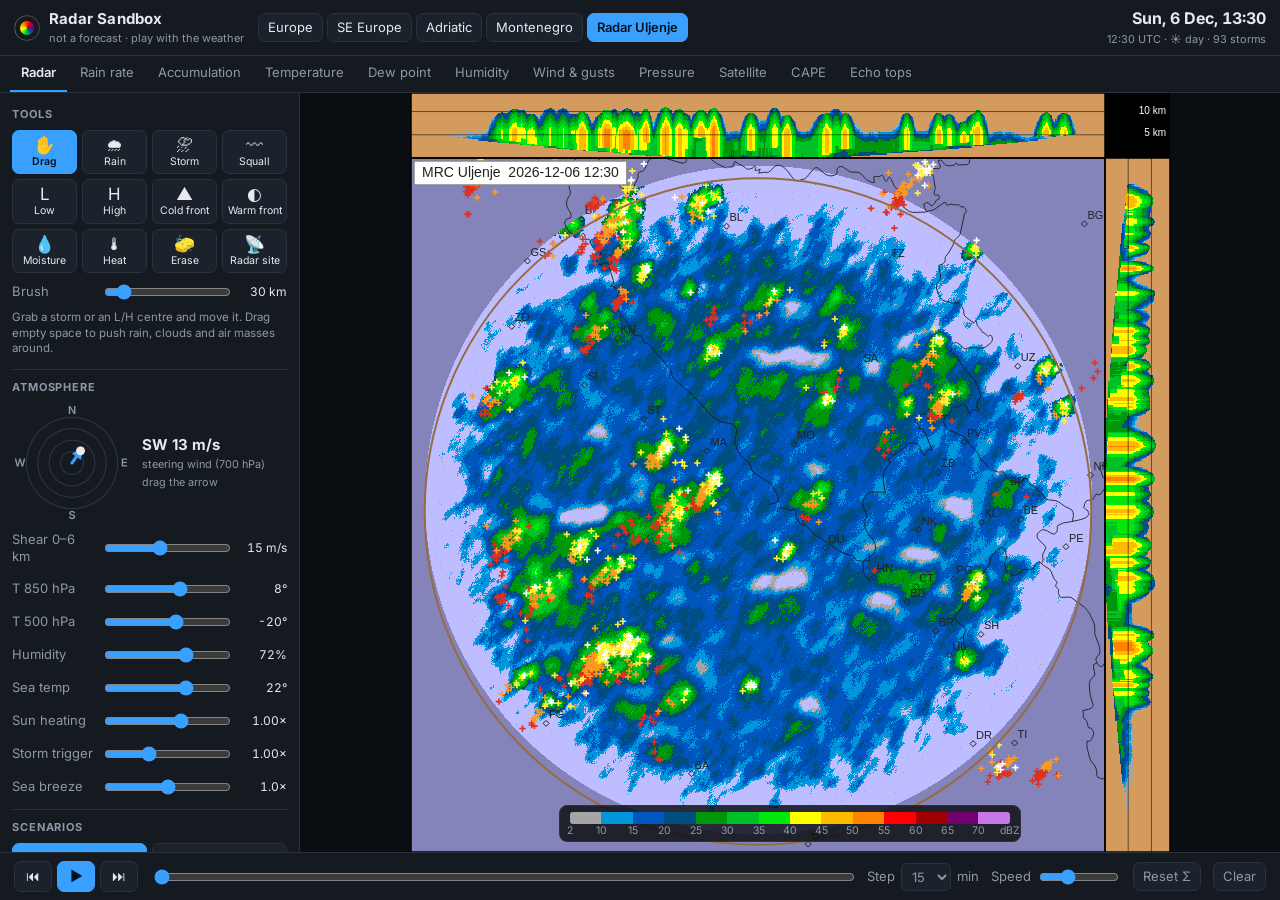
==== docs/radar-sandbox/index.html @ ca02a727 "Add the Radar Sandbox: a playable weather radar and map simulator New docs/radar-sandbox/ page. Pain" ====
<!doctype html>
<html lang="en">
<head>
<meta charset="utf-8">
<meta name="viewport" content="width=device-width, initial-scale=1">
<title>Weather Radar Sandbox</title>
<meta name="description" content="Weather sandbox: draw rain, storms, lows and fronts on real terrain and watch radar, satellite and surface maps evolve.">
<link rel="preconnect" href="https://fonts.googleapis.com">
<link href="https://fonts.googleapis.com/css2?family=Inter:wght@400;500;600;700;800&display=swap" rel="stylesheet">
<link rel="stylesheet" href="style.css">
</head>
<body>
<header class="top">
  <div class="brand"><span class="logo"></span><div><b>Radar Sandbox</b><small>not a forecast · play with the weather</small></div></div>
  <nav class="regions" id="regions"></nav>
  <div class="clock"><div id="clockLocal">--</div><small id="clockUtc">--</small></div>
</header>

<nav class="modes" id="modes"></nav>

<main class="app">
  <aside class="side" id="side">
    <section>
      <h3>Tools</h3>
      <div class="tools" id="tools"></div>
      <div class="toolopts" id="toolopts">
        <label class="row" id="optBrush"><span>Brush</span><input type="range" id="brush" min="3" max="250" value="30"><output id="brushOut"></output></label>
        <label class="row" id="optIntensity"><span>Strength</span><input type="range" id="intensity" min="1" max="10" value="5"><output id="intensityOut"></output></label>
        <div class="row seg" id="optCellType">
          <button data-ct="single" class="on">Single</button><button data-ct="multi">Multicell</button><button data-ct="super">Supercell</button>
        </div>
        <div class="row seg" id="optSign"><button data-sign="1" class="on">＋ Add</button><button data-sign="-1">－ Remove</button></div>
        <p class="hint" id="toolHint"></p>
      </div>
    </section>

    <section>
      <h3>Atmosphere</h3>
      <div class="steer">
        <canvas id="compass" width="240" height="240"></canvas>
        <div><b id="steerOut">--</b><small>steering wind (700 hPa)<br>drag the arrow</small></div>
      </div>
      <div id="sliders"></div>
    </section>

    <section>
      <h3>Scenarios</h3>
      <div class="presets" id="presets"></div>
      <label class="row"><span>Start</span><input type="datetime-local" id="startTime"></label>
    </section>

    <section>
      <h3>Layers</h3>
      <div class="layers" id="layers"></div>
      <label class="row"><span>Basemap</span>
        <select id="basemap"><option value="auto">Auto</option><option value="radar">Radar (DHMZ)</option><option value="terrain">Terrain</option><option value="dark">Dark</option><option value="light">Light</option></select></label>
      <label class="row"><span>Radar colours</span>
        <select id="palette"><option value="dhmz">DHMZ (Uljenje)</option><option value="nws">NWS</option><option value="opera">OPERA</option></select></label>
      <label class="row"><span>Radar site</span>
        <select id="site"><option value="none">Composite (no site)</option></select></label>
      <label class="row"><span>Satellite</span>
        <select id="satMode"><option value="auto">Auto (VIS by day)</option><option value="vis">Visible</option><option value="ir">Infrared</option><option value="ir-enh">IR enhanced</option></select></label>
    </section>
    <p class="foot">Terrain: AWS Terrain Tiles (SRTM, GMTED). Borders: Natural Earth. Physics are simplified on purpose; see <a href="README.md">README</a>.</p>
  </aside>

  <section class="stage" id="stage">
    <canvas id="map"></canvas>
    <canvas id="fx"></canvas>
    <canvas id="ui"></canvas>
    <div class="readout" id="readout"></div>
    <div class="legend" id="legend"></div>
    <div class="loading" id="loading"><div class="spinner"></div><span id="loadingText">Loading terrain…</span></div>
    <button class="sidetoggle" id="sideToggle" aria-label="Toggle controls">☰</button>
  </section>
</main>

<footer class="timeline">
  <div class="tl-buttons">
    <button id="back" title="Step back (←)">⏮</button>
    <button id="play" class="primary" title="Play / pause (space)">▶</button>
    <button id="stepBtn" title="Step forward (→)">⏭</button>
  </div>
  <input type="range" id="scrub" min="0" max="0" value="0">
  <div class="tl-opts">
    <label>Step <select id="stepMin"><option>5</option><option>10</option><option selected>15</option><option>30</option><option>60</option></select> min</label>
    <label>Speed <input type="range" id="fps" min="1" max="10" value="4"></label>
    <button id="resetAcc" title="Reset accumulated rain">Reset Σ</button>
    <button id="clearAll" title="Remove all weather">Clear</button>
  </div>
</footer>
<script type="module" src="js/main.js"></script>
</body>
</html>
---- docs/radar-sandbox/style.css ----
:root {
  --bg: #0e1116; --panel: #151a21; --panel2: #1c222b; --line: #2a323d; --text: #e6e9ee; --muted: #8d98a7;
  --accent: #3aa0ff; --accent2: #ffd24a; --danger: #ff5d5d;
  color-scheme: dark;
}
* { box-sizing: border-box; }
html, body { margin: 0; height: 100%; background: var(--bg); color: var(--text); font: 13px/1.35 Inter, system-ui, sans-serif; }
body { display: grid; grid-template-rows: auto auto 1fr auto; height: 100dvh; overflow: hidden; }
button, select, input { font: inherit; color: inherit; }
button { background: var(--panel2); border: 1px solid var(--line); border-radius: 7px; padding: 5px 9px; cursor: pointer; }
button:hover { border-color: #3d4856; }
button.on, button.primary { background: var(--accent); border-color: var(--accent); color: #031222; font-weight: 600; }
select, input[type=datetime-local] { background: var(--panel2); border: 1px solid var(--line); border-radius: 6px; padding: 4px 6px; min-width: 0; }
input[type=range] { accent-color: var(--accent); min-width: 0; }

.top { display: flex; align-items: center; gap: 14px; padding: 8px 14px; background: var(--panel); border-bottom: 1px solid var(--line); }
.brand { display: flex; gap: 9px; align-items: center; white-space: nowrap; }
.brand b { font-size: 15px; letter-spacing: .2px; display: block; }
.brand small { color: var(--muted); font-size: 11px; }
.logo { width: 26px; height: 26px; border-radius: 50%; background: conic-gradient(from 200deg, #00e80a, #ffff00, #ff8300, #ff0000, #730070, #00559e, #00e80a); box-shadow: inset 0 0 0 5px var(--panel); border: 1px solid #3c4654; }
.regions { display: flex; gap: 4px; flex-wrap: wrap; }
.clock { margin-left: auto; text-align: right; white-space: nowrap; }
.clock div { font-size: 16px; font-weight: 700; font-variant-numeric: tabular-nums; }
.clock small { color: var(--muted); }

.modes { display: flex; gap: 2px; padding: 0 10px; background: var(--panel); border-bottom: 1px solid var(--line); overflow-x: auto; scrollbar-width: thin; }
.modes button { border: 0; border-bottom: 2px solid transparent; border-radius: 0; background: none; padding: 8px 11px; color: var(--muted); white-space: nowrap; }
.modes button.on { color: var(--text); border-bottom-color: var(--accent); font-weight: 600; background: none; }

.app { display: grid; grid-template-columns: 300px 1fr; min-height: 0; }
.side { overflow-y: auto; background: var(--panel); border-right: 1px solid var(--line); padding: 4px 12px 16px; scrollbar-width: thin; }
.side section { border-bottom: 1px solid var(--line); padding: 10px 0 12px; }
.side h3 { margin: 0 0 8px; font-size: 11px; letter-spacing: .08em; text-transform: uppercase; color: var(--muted); }
.tools { display: grid; grid-template-columns: repeat(4, 1fr); gap: 5px; }
.tools button { display: flex; flex-direction: column; align-items: center; gap: 2px; padding: 6px 2px; font-size: 10.5px; line-height: 1.1; }
.tools button i { font-style: normal; font-size: 17px; line-height: 1; }
.toolopts { margin-top: 9px; display: grid; gap: 6px; }
.row { display: grid; grid-template-columns: 82px 1fr 46px; align-items: center; gap: 8px; }
.row > span { color: var(--muted); }
.row output { text-align: right; font-variant-numeric: tabular-nums; color: var(--text); font-size: 12px; }
.row select, .row input[type=datetime-local] { grid-column: 2 / 4; }
.row.seg { grid-template-columns: repeat(3, 1fr); gap: 4px; }
.row.seg#optSign { grid-template-columns: 1fr 1fr; }
.row.seg button { padding: 4px 2px; font-size: 11.5px; }
.hint { margin: 2px 0 0; color: var(--muted); font-size: 11.5px; }
.steer { display: grid; grid-template-columns: 120px 1fr; gap: 10px; align-items: center; margin-bottom: 8px; }
.steer canvas { width: 120px; height: 120px; cursor: grab; touch-action: none; }
.steer b { font-size: 15px; display: block; }
.steer small { color: var(--muted); }
#sliders { display: grid; gap: 7px; }
.presets { display: grid; grid-template-columns: 1fr 1fr; gap: 5px; margin-bottom: 8px; }
.presets button { text-align: left; font-size: 11.5px; padding: 6px 8px; }
.presets button small { display: block; color: var(--muted); font-size: 10.5px; }
.presets button.on small { color: #06284a; }
.layers { display: grid; grid-template-columns: 1fr 1fr; gap: 4px 10px; margin-bottom: 9px; }
.layers label { display: flex; gap: 6px; align-items: center; cursor: pointer; }
.side > section .row + .row { margin-top: 6px; }
.foot { color: var(--muted); font-size: 11px; margin: 10px 0 0; }
.foot a { color: var(--accent); }

.stage { position: relative; min-width: 0; min-height: 0; background: #0a0d11; overflow: hidden; }
.stage canvas { position: absolute; inset: 0; width: 100%; height: 100%; touch-action: none; }
#fx, #ui { pointer-events: none; }
.readout { position: absolute; left: 10px; bottom: 54px; background: rgba(14,17,22,.86); border: 1px solid var(--line); border-radius: 8px; padding: 7px 10px; font-size: 12px; font-variant-numeric: tabular-nums; pointer-events: none; display: none; min-width: 190px; backdrop-filter: blur(4px); }
.readout b { font-size: 12.5px; }
.readout .g { display: grid; grid-template-columns: auto auto; gap: 1px 12px; margin-top: 4px; }
.readout .g span:nth-child(odd) { color: var(--muted); }
.legend { position: absolute; left: 50%; transform: translateX(-50%); bottom: 10px; background: rgba(14,17,22,.86); border: 1px solid var(--line); border-radius: 8px; padding: 6px 10px 4px; display: flex; gap: 8px; align-items: center; pointer-events: none; max-width: calc(100% - 20px); }
.legend .bar { display: flex; height: 12px; border-radius: 3px; overflow: hidden; min-width: 220px; width: min(440px, 60vw); position: relative; }
.legend .ticks { position: relative; height: 13px; font-size: 10.5px; color: var(--muted); }
.legend .ticks span { position: absolute; transform: translateX(-50%); white-space: nowrap; }
.legend .unit { font-size: 11px; color: var(--muted); white-space: nowrap; }
.loading { position: absolute; inset: 0; display: flex; gap: 12px; align-items: center; justify-content: center; background: rgba(10,13,17,.55); font-size: 14px; pointer-events: none; transition: opacity .2s; }
.loading.hide { opacity: 0; }
.spinner { width: 22px; height: 22px; border: 3px solid #39424f; border-top-color: var(--accent); border-radius: 50%; animation: spin 0.8s linear infinite; }
@keyframes spin { to { transform: rotate(360deg); } }
.sidetoggle { display: none; position: absolute; top: 8px; left: 8px; z-index: 3; }

.timeline { display: grid; grid-template-columns: auto 1fr auto; gap: 14px; align-items: center; padding: 8px 14px; background: var(--panel); border-top: 1px solid var(--line); }
.tl-buttons { display: flex; gap: 5px; }
.tl-buttons button { width: 38px; font-size: 14px; }
#scrub { width: 100%; }
.tl-opts { display: flex; gap: 12px; align-items: center; color: var(--muted); white-space: nowrap; }
.tl-opts label { display: flex; gap: 6px; align-items: center; }
.tl-opts input[type=range] { width: 80px; }

@media (max-width: 860px) {
  .app { grid-template-columns: 1fr; }
  .side { position: absolute; z-index: 5; top: 0; bottom: 0; left: 0; width: min(320px, 88vw); transform: translateX(-100%); transition: transform .2s; }
  .app.sideopen .side { transform: none; }
  .app { position: relative; }
  .sidetoggle { display: block; }
  .top { flex-wrap: wrap; gap: 8px; padding: 8px 12px; }
  .brand small { display: none; }
  .clock { margin-left: 0; }
  .timeline { grid-template-columns: auto 1fr; padding: 8px 12px; }
  .tl-opts { grid-column: 1 / -1; flex-wrap: wrap; gap: 8px; }
  .readout { bottom: 64px; }
}
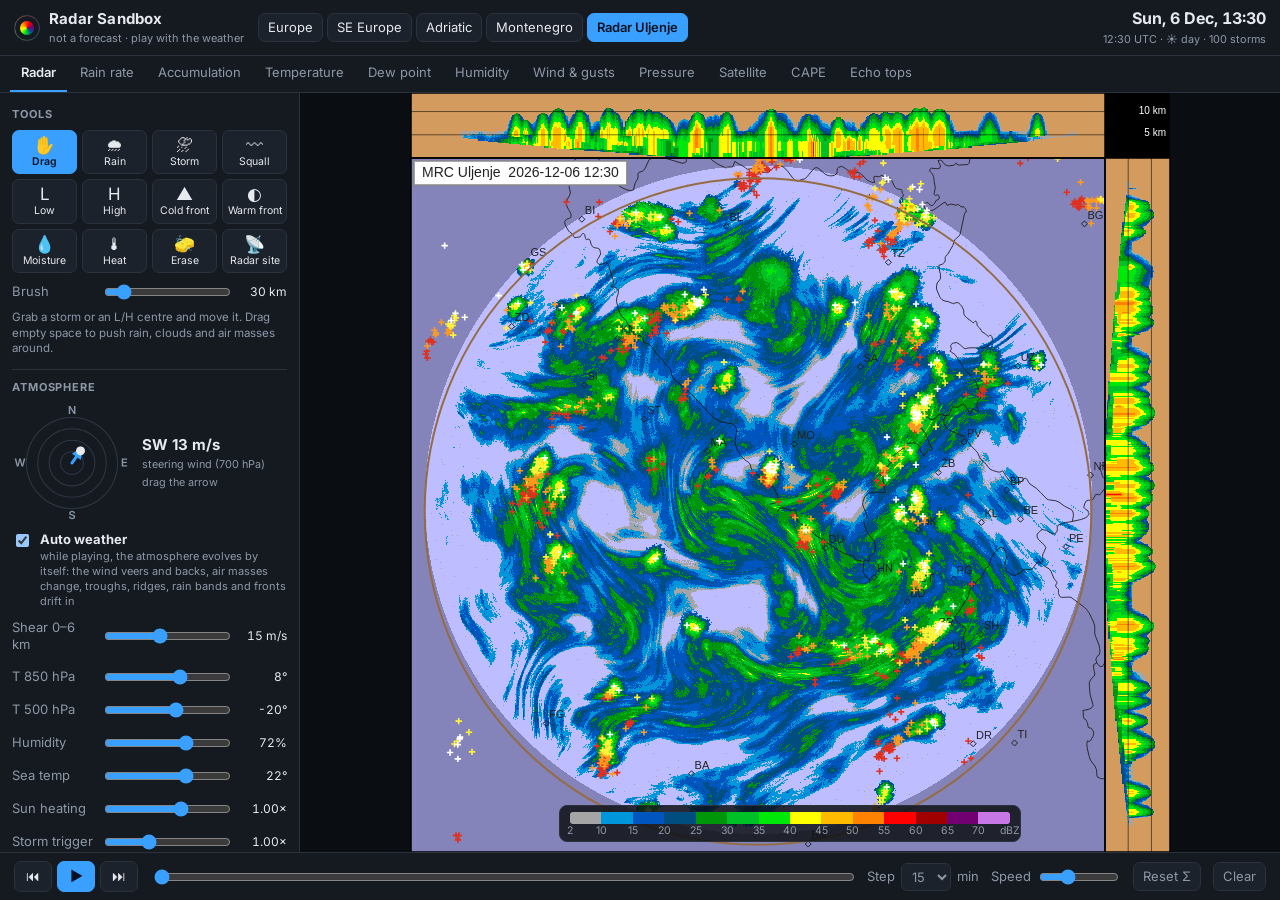
==== commit fe0fdc31: "Radar Sandbox: varied flow, less uniform rain, auto weather - Free atmosphere: an evolving trough/ri" ====
--- a/docs/radar-sandbox/index.html
+++ b/docs/radar-sandbox/index.html
@@ -40,6 +40,7 @@
         <canvas id="compass" width="240" height="240"></canvas>
         <div><b id="steerOut">--</b><small>steering wind (700 hPa)<br>drag the arrow</small></div>
       </div>
+      <label class="autow"><input type="checkbox" id="auto" checked><span><b>Auto weather</b><small>while playing, the atmosphere evolves by itself: the wind veers and backs, air masses change, troughs, ridges, rain bands and fronts drift in</small></span></label>
       <div id="sliders"></div>
     </section>
 
@@ -69,6 +70,7 @@
     <canvas id="fx"></canvas>
     <canvas id="ui"></canvas>
     <div class="readout" id="readout"></div>
+    <div class="toast" id="toast"></div>
     <div class="legend" id="legend"></div>
     <div class="loading" id="loading"><div class="spinner"></div><span id="loadingText">Loading terrain…</span></div>
     <button class="sidetoggle" id="sideToggle" aria-label="Toggle controls">☰</button>
--- a/docs/radar-sandbox/style.css
+++ b/docs/radar-sandbox/style.css
@@ -97,3 +97,9 @@
   .tl-opts { grid-column: 1 / -1; flex-wrap: wrap; gap: 8px; }
   .readout { bottom: 64px; }
 }
+
+.autow { display: grid; grid-template-columns: auto 1fr; gap: 8px; align-items: start; margin: 4px 0 10px; cursor: pointer; }
+.autow input { margin-top: 3px; }
+.autow small { display: block; color: var(--muted); font-size: 11px; margin-top: 1px; }
+.toast { position: absolute; top: 10px; left: 50%; transform: translateX(-50%); background: rgba(14,17,22,.9); border: 1px solid var(--line); border-left: 3px solid var(--accent2); border-radius: 8px; padding: 7px 12px; font-size: 12.5px; pointer-events: none; opacity: 0; transition: opacity .4s; max-width: calc(100% - 20px); }
+.toast.show { opacity: 1; }
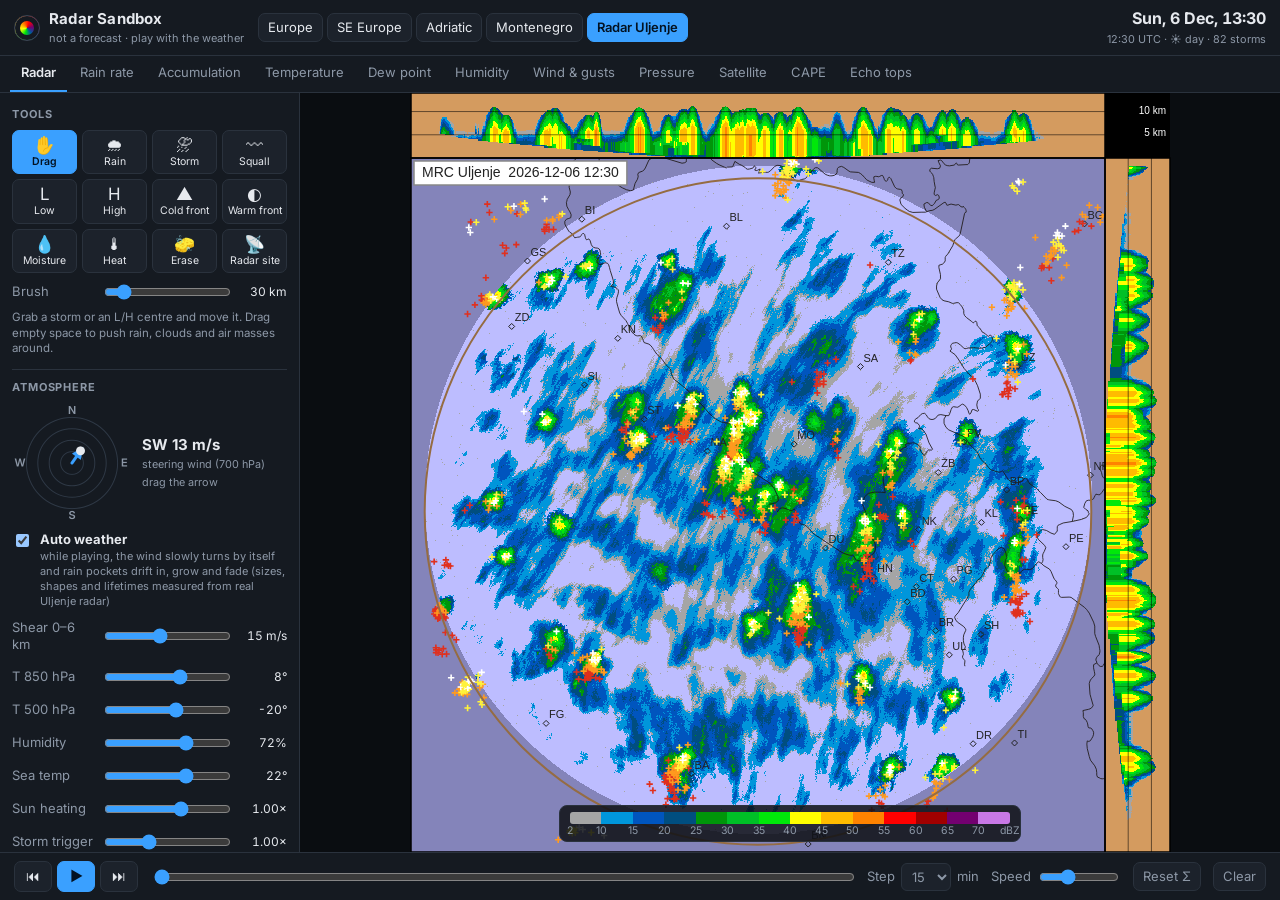
==== commit a772c403: "Radar Sandbox: auto weather = wind changes + rain pockets from real radar stats Auto weather no long" ====
--- a/docs/radar-sandbox/index.html
+++ b/docs/radar-sandbox/index.html
@@ -40,7 +40,7 @@
         <canvas id="compass" width="240" height="240"></canvas>
         <div><b id="steerOut">--</b><small>steering wind (700 hPa)<br>drag the arrow</small></div>
       </div>
-      <label class="autow"><input type="checkbox" id="auto" checked><span><b>Auto weather</b><small>while playing, the atmosphere evolves by itself: the wind veers and backs, air masses change, troughs, ridges, rain bands and fronts drift in</small></span></label>
+      <label class="autow"><input type="checkbox" id="auto" checked><span><b>Auto weather</b><small>while playing, the wind slowly turns by itself and rain pockets drift in, grow and fade (sizes, shapes and lifetimes measured from real Uljenje radar)</small></span></label>
       <div id="sliders"></div>
     </section>
 
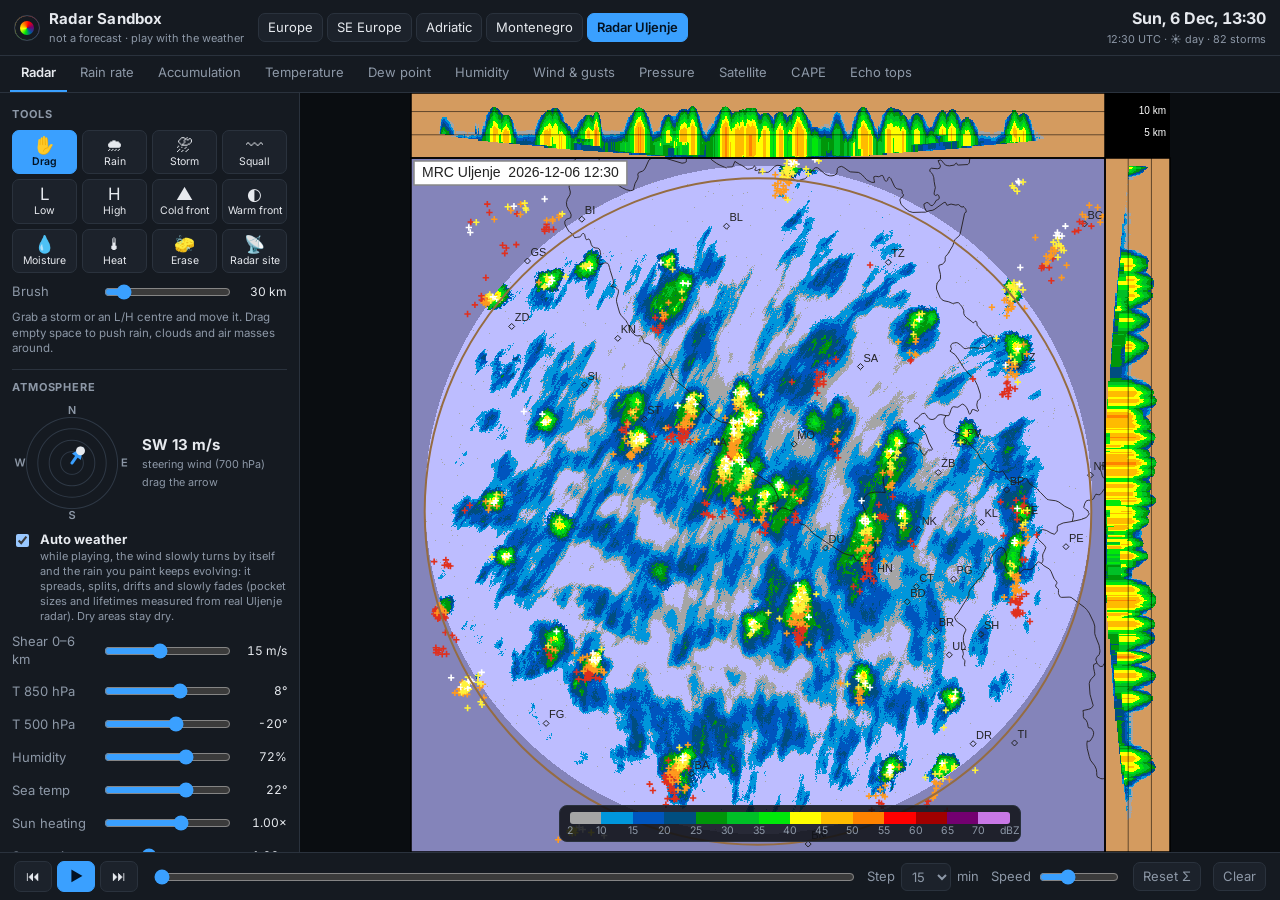
==== commit baaad428: "Radar Sandbox: auto weather follows your painted rain; Natural rain control - Auto weather no longer" ====
--- a/docs/radar-sandbox/index.html
+++ b/docs/radar-sandbox/index.html
@@ -40,7 +40,7 @@
         <canvas id="compass" width="240" height="240"></canvas>
         <div><b id="steerOut">--</b><small>steering wind (700 hPa)<br>drag the arrow</small></div>
       </div>
-      <label class="autow"><input type="checkbox" id="auto" checked><span><b>Auto weather</b><small>while playing, the wind slowly turns by itself and rain pockets drift in, grow and fade (sizes, shapes and lifetimes measured from real Uljenje radar)</small></span></label>
+      <label class="autow"><input type="checkbox" id="auto" checked><span><b>Auto weather</b><small>while playing, the wind slowly turns by itself and the rain you paint keeps evolving: it spreads, splits, drifts and slowly fades (pocket sizes and lifetimes measured from real Uljenje radar). Dry areas stay dry.</small></span></label>
       <div id="sliders"></div>
     </section>
 
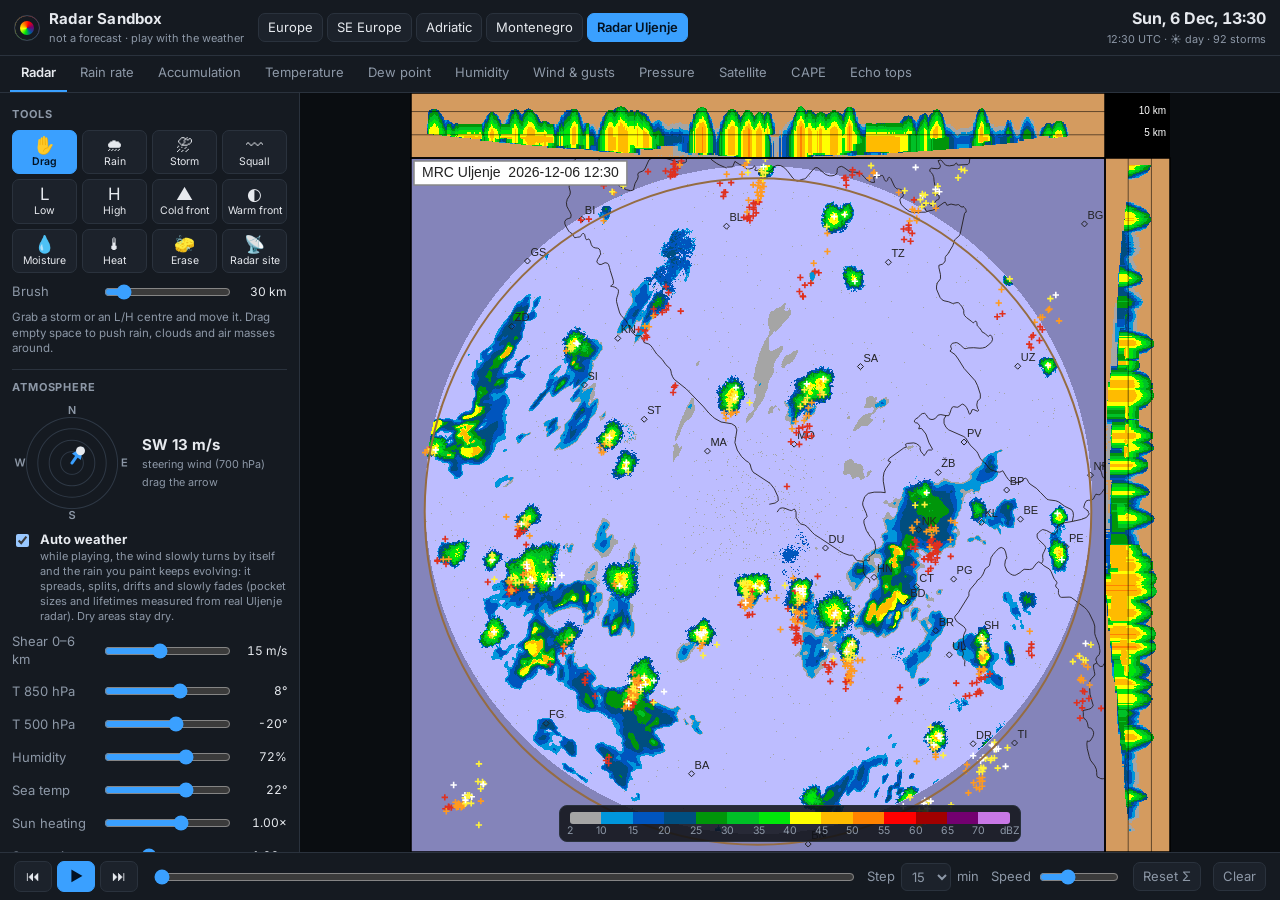
==== commit a84739c2: "Radar Sandbox: always-daylit visible satellite, real multi-scene clouds, OPERA rain bands - Visible " ====
--- a/docs/radar-sandbox/index.html
+++ b/docs/radar-sandbox/index.html
@@ -60,7 +60,7 @@
       <label class="row"><span>Radar site</span>
         <select id="site"><option value="none">Composite (no site)</option></select></label>
       <label class="row"><span>Satellite</span>
-        <select id="satMode"><option value="auto">Auto (VIS by day)</option><option value="vis">Visible</option><option value="ir">Infrared</option><option value="ir-enh">IR enhanced</option></select></label>
+        <select id="satMode"><option value="auto">Visible (always day)</option><option value="ir">Infrared</option><option value="ir-enh">IR enhanced</option></select></label>
     </section>
     <p class="foot">Terrain: AWS Terrain Tiles (SRTM, GMTED). Borders: Natural Earth. Physics are simplified on purpose; see <a href="README.md">README</a>.</p>
   </aside>
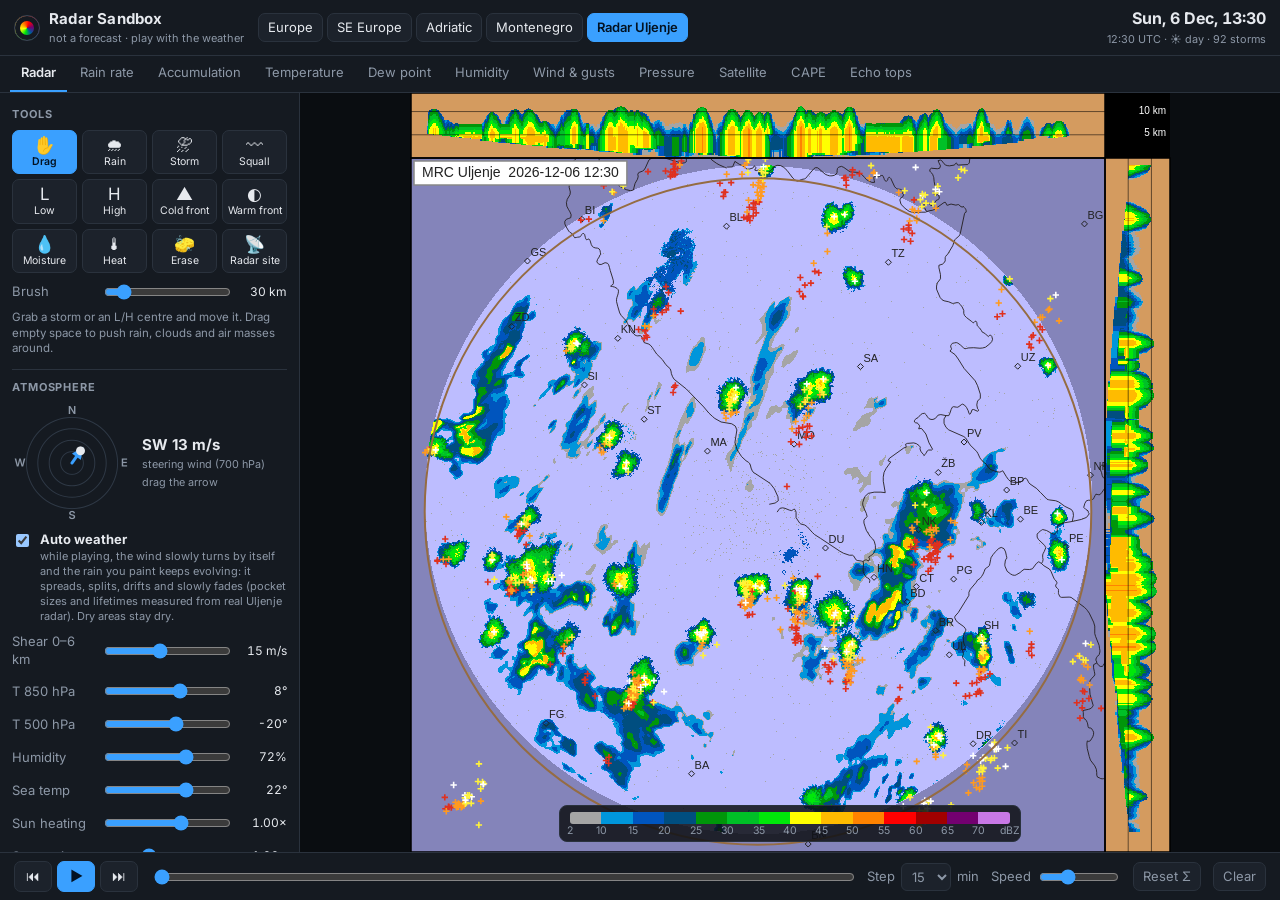
==== commit 07f78dfa: "Radar Sandbox: storm brush paints thunderstorms like rain The Storm tool's default mode now works li" ====
--- a/docs/radar-sandbox/index.html
+++ b/docs/radar-sandbox/index.html
@@ -27,7 +27,7 @@
         <label class="row" id="optBrush"><span>Brush</span><input type="range" id="brush" min="3" max="250" value="30"><output id="brushOut"></output></label>
         <label class="row" id="optIntensity"><span>Strength</span><input type="range" id="intensity" min="1" max="10" value="5"><output id="intensityOut"></output></label>
         <div class="row seg" id="optCellType">
-          <button data-ct="single" class="on">Single</button><button data-ct="multi">Multicell</button><button data-ct="super">Supercell</button>
+          <button data-ct="single" class="on">Paint</button><button data-ct="super">Supercell</button>
         </div>
         <div class="row seg" id="optSign"><button data-sign="1" class="on">＋ Add</button><button data-sign="-1">－ Remove</button></div>
         <p class="hint" id="toolHint"></p>
--- a/docs/radar-sandbox/style.css
+++ b/docs/radar-sandbox/style.css
@@ -40,7 +40,7 @@
 .row output { text-align: right; font-variant-numeric: tabular-nums; color: var(--text); font-size: 12px; }
 .row select, .row input[type=datetime-local] { grid-column: 2 / 4; }
 .row.seg { grid-template-columns: repeat(3, 1fr); gap: 4px; }
-.row.seg#optSign { grid-template-columns: 1fr 1fr; }
+.row.seg#optSign, .row.seg#optCellType { grid-template-columns: 1fr 1fr; }
 .row.seg button { padding: 4px 2px; font-size: 11.5px; }
 .hint { margin: 2px 0 0; color: var(--muted); font-size: 11.5px; }
 .steer { display: grid; grid-template-columns: 120px 1fr; gap: 10px; align-items: center; margin-bottom: 8px; }
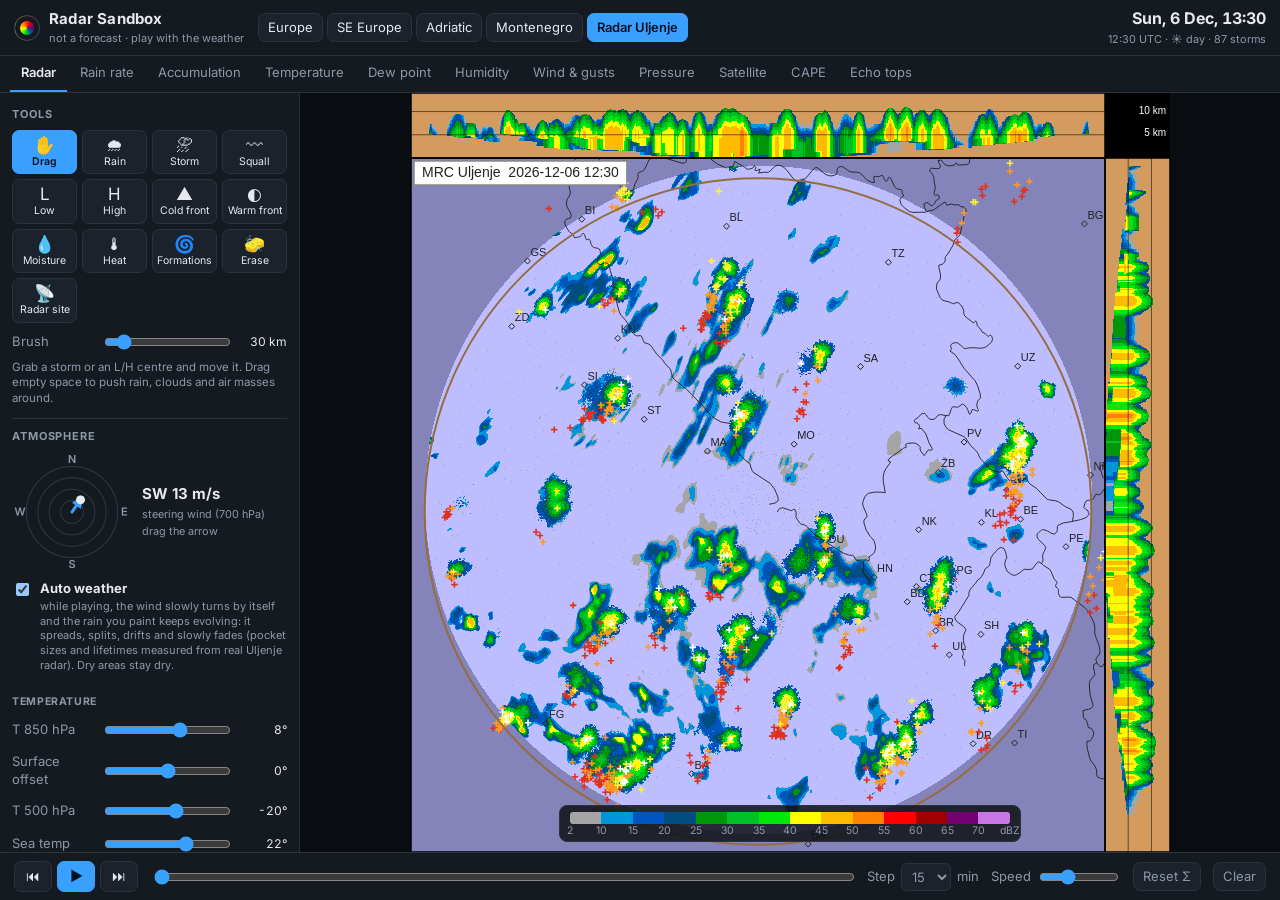
==== commit d2b27601: "Radar sandbox: pressure-driven wind, temperature controls, formations Pressure and wind - Systems' w" ====
--- a/docs/radar-sandbox/index.html
+++ b/docs/radar-sandbox/index.html
@@ -30,6 +30,10 @@
           <button data-ct="single" class="on">Paint</button><button data-ct="super">Supercell</button>
         </div>
         <div class="row seg" id="optSign"><button data-sign="1" class="on">＋ Add</button><button data-sign="-1">－ Remove</button></div>
+        <div class="row seg" id="optHeatMode"><button data-hm="warm" class="on">＋ Warmer</button><button data-hm="cold">－ Colder</button><button data-hm="set">= Set</button></div>
+        <label class="row" id="optTarget"><span>Target</span><input type="range" id="target" min="-25" max="45" step="1" value="25"><output id="targetOut"></output></label>
+        <label class="row" id="optForm"><span>Type</span><select id="formType"></select></label>
+        <div class="row seg" id="optEvolve"><button data-ev="auto" class="on">Life cycle</button><button data-ev="deepen">Deepen</button><button data-ev="steady">Steady</button><button data-ev="fill">Fill</button></div>
         <p class="hint" id="toolHint"></p>
       </div>
     </section>
--- a/docs/radar-sandbox/style.css
+++ b/docs/radar-sandbox/style.css
@@ -41,6 +41,8 @@
 .row select, .row input[type=datetime-local] { grid-column: 2 / 4; }
 .row.seg { grid-template-columns: repeat(3, 1fr); gap: 4px; }
 .row.seg#optSign, .row.seg#optCellType { grid-template-columns: 1fr 1fr; }
+.row.seg#optEvolve { grid-template-columns: repeat(4, 1fr); }
+.sgroup { margin: 12px 0 4px; font-size: 10.5px; font-weight: 700; letter-spacing: .06em; text-transform: uppercase; color: var(--muted); }
 .row.seg button { padding: 4px 2px; font-size: 11.5px; }
 .hint { margin: 2px 0 0; color: var(--muted); font-size: 11.5px; }
 .steer { display: grid; grid-template-columns: 120px 1fr; gap: 10px; align-items: center; margin-bottom: 8px; }
